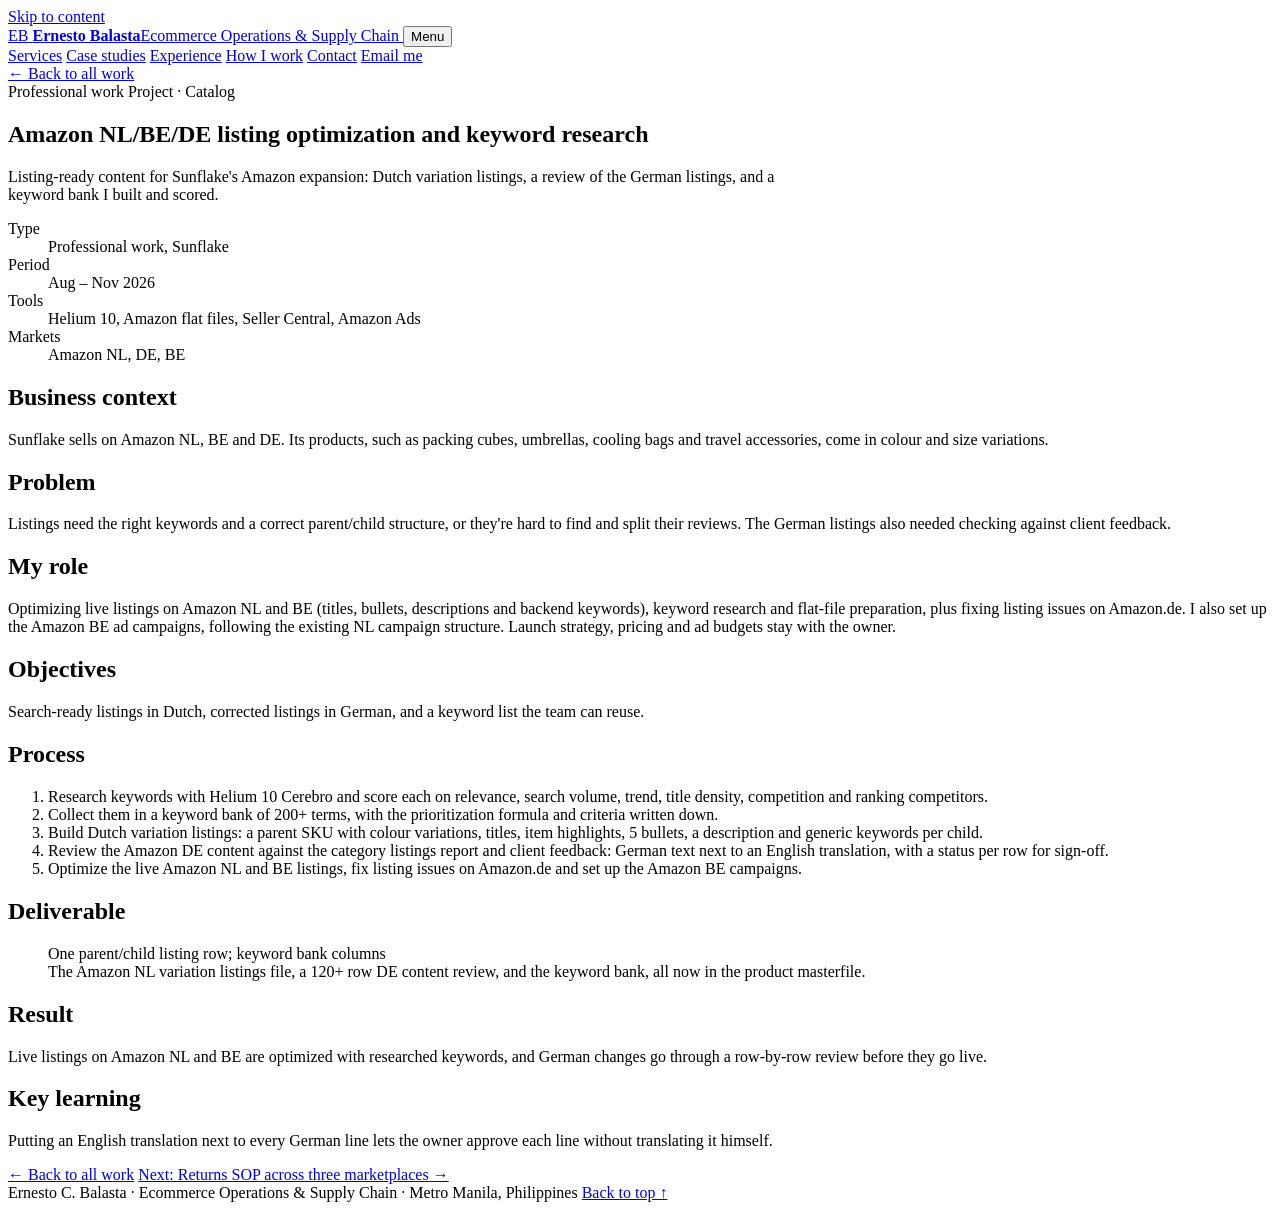
==== amazon-listings.html @ 80caff15 "Add files via upload" ====
<!doctype html>
<html lang="en">
<head>
<meta charset="utf-8">
<meta name="viewport" content="width=device-width, initial-scale=1">
<title>Amazon NL/BE/DE listing optimization and keyword research – Case Study | Ernesto Balasta</title>
<meta name="description" content="Case study: Dutch variation listings, a German content review and a 200+ keyword bank for Amazon expansion.">
<link rel="preconnect" href="https://fonts.googleapis.com">
<link rel="preconnect" href="https://fonts.gstatic.com" crossorigin>
<link href="https://fonts.googleapis.com/css2?family=Poppins:wght@400;500;600;700&amp;display=swap" rel="stylesheet">
<link rel="stylesheet" href="../css/style.css">
</head>
<body>
<a class="skip" href="#main">Skip to content</a>
<header class="site-header">
  <div class="container">
    <a class="brand" href="../index.html">
      <span class="monogram" aria-hidden="true">EB</span>
      <span><strong>Ernesto Balasta</strong><span class="brand-sub">Ecommerce Operations &amp; Supply Chain</span></span>
    </a>
    <button class="menu-toggle" type="button" aria-expanded="false" aria-controls="site-nav">Menu</button>
    <nav class="nav" id="site-nav" aria-label="Main">
      <a href="../index.html#services">Services</a>
      <a href="../index.html#case-studies">Case studies</a>
      <a href="../index.html#experience">Experience</a>
      <a href="../index.html#how-i-work">How I work</a>
      <a href="../index.html#contact">Contact</a>
      <a class="btn btn-primary" href="mailto:ernesto.balasta.va@gmail.com">Email me</a>
    </nav>
  </div>
</header>
<main id="main">
<section class="case-hero">
  <div class="container">
    <a class="back" href="../index.html#case-studies">← Back to all work</a><br>
    <span class="tag">Professional work</span> <span class="tag neutral">Project · Catalog</span>
    <h1>Amazon NL/BE/DE listing optimization and keyword research</h1>
    <p class="lead" style="max-width:820px">Listing-ready content for Sunflake's Amazon expansion: Dutch variation listings, a review of the German listings, and a keyword bank I built and scored.</p>
    <dl class="summary"><div><dt>Type</dt><dd>Professional work, Sunflake</dd></div><div><dt>Period</dt><dd>Aug – Nov 2026</dd></div><div><dt>Tools</dt><dd>Helium 10, Amazon flat files, Seller Central, Amazon Ads</dd></div><div><dt>Markets</dt><dd>Amazon NL, DE, BE</dd></div></dl>
  </div>
</section>
<section class="case-body">
  <div class="container">
<div class="block"><h2>Business context</h2><p>Sunflake sells on Amazon NL, BE and DE. Its products, such as packing cubes, umbrellas, cooling bags and travel accessories, come in colour and size variations.</p></div>
<div class="block"><h2>Problem</h2><p>Listings need the right keywords and a correct parent/child structure, or they're hard to find and split their reviews. The German listings also needed checking against client feedback.</p></div>
<div class="block"><h2>My role</h2><p>Optimizing live listings on Amazon NL and BE (titles, bullets, descriptions and backend keywords), keyword research and flat-file preparation, plus fixing listing issues on Amazon.de. I also set up the Amazon BE ad campaigns, following the existing NL campaign structure. Launch strategy, pricing and ad budgets stay with the owner.</p></div>
<div class="block"><h2>Objectives</h2><p>Search-ready listings in Dutch, corrected listings in German, and a keyword list the team can reuse.</p></div>
<div class="block"><h2>Process</h2><ol class="steps"><li><span>Research keywords with Helium 10 Cerebro and score each on relevance, search volume, trend, title density, competition and ranking competitors.</span></li><li><span>Collect them in a keyword bank of 200+ terms, with the prioritization formula and criteria written down.</span></li><li><span>Build Dutch variation listings: a parent SKU with colour variations, titles, item highlights, 5 bullets, a description and generic keywords per child.</span></li><li><span>Review the Amazon DE content against the category listings report and client feedback: German text next to an English translation, with a status per row for sign-off.</span></li><li><span>Optimize the live Amazon NL and BE listings, fix listing issues on Amazon.de and set up the Amazon BE campaigns.</span></li></ol></div>
<div class="block"><h2>Deliverable</h2><figure class="shot-large"><div class="shot"><span class="placeholder">One parent/child listing row; keyword bank columns</span><img src="../images/amazon-listings.png" alt="Amazon NL parent and child variation listing rows with Dutch titles and bullets" onerror="this.remove()"></div><figcaption>The Amazon NL variation listings file, a 120+ row DE content review, and the keyword bank, all now in the product masterfile.</figcaption></figure></div>
<div class="block"><h2>Result</h2><p>Live listings on Amazon NL and BE are optimized with researched keywords, and German changes go through a row-by-row review before they go live.</p></div>
<div class="learning"><h2>Key learning</h2><p>Putting an English translation next to every German line lets the owner approve each line without translating it himself.</p></div>

    <nav class="case-nav" aria-label="Case studies">
      <a class="btn btn-secondary" href="../index.html#case-studies">← Back to all work</a>
      <a class="btn btn-primary" href="returns-sop.html">Next: Returns SOP across three marketplaces →</a>
    </nav>
  </div>
</section>
</main>
<footer class="site-footer">
  <div class="container">
    <span>Ernesto C. Balasta · Ecommerce Operations &amp; Supply Chain · Metro Manila, Philippines</span>
    <a href="#main">Back to top ↑</a>
  </div>
</footer>
<script>
  (function(){
    var b=document.querySelector('.menu-toggle'),n=document.getElementById('site-nav');
    if(!b||!n)return;
    b.addEventListener('click',function(){var o=n.classList.toggle('open');b.setAttribute('aria-expanded',o?'true':'false');});
  })();
</script>
</body>
</html>
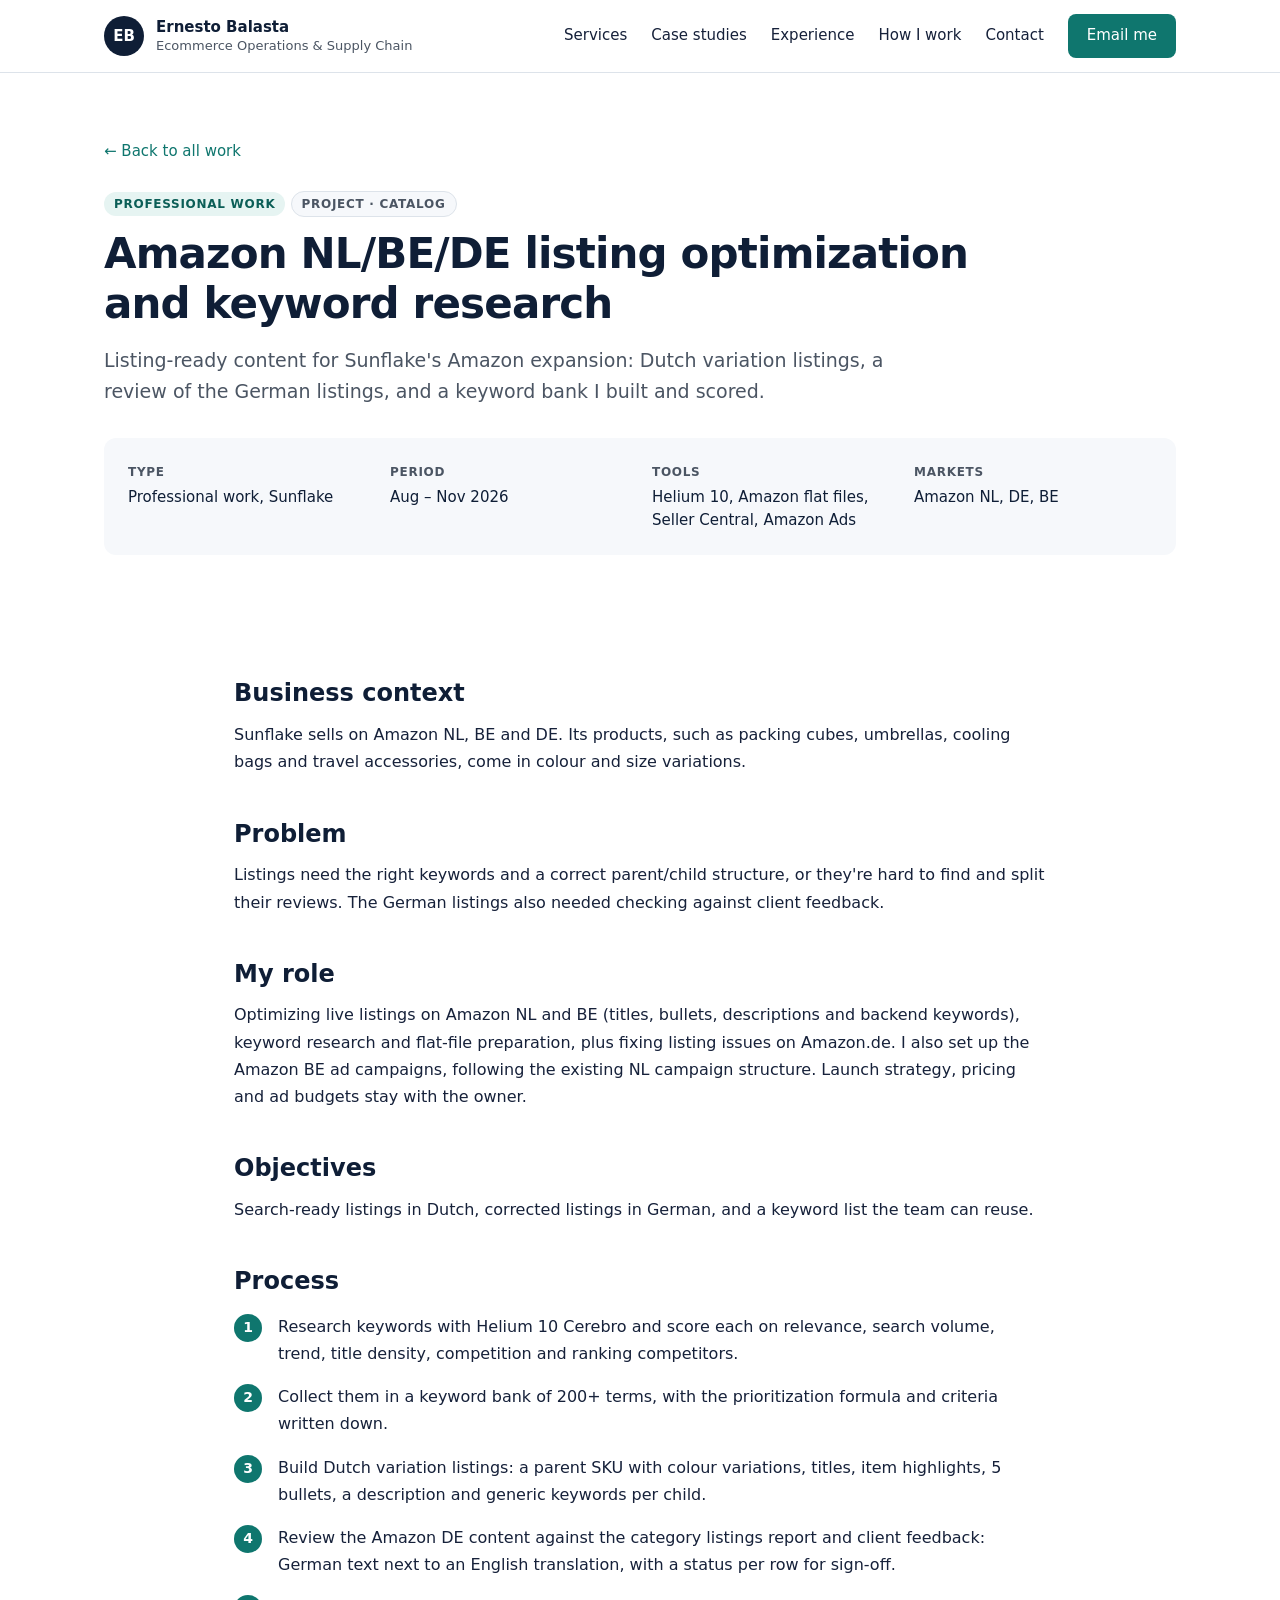
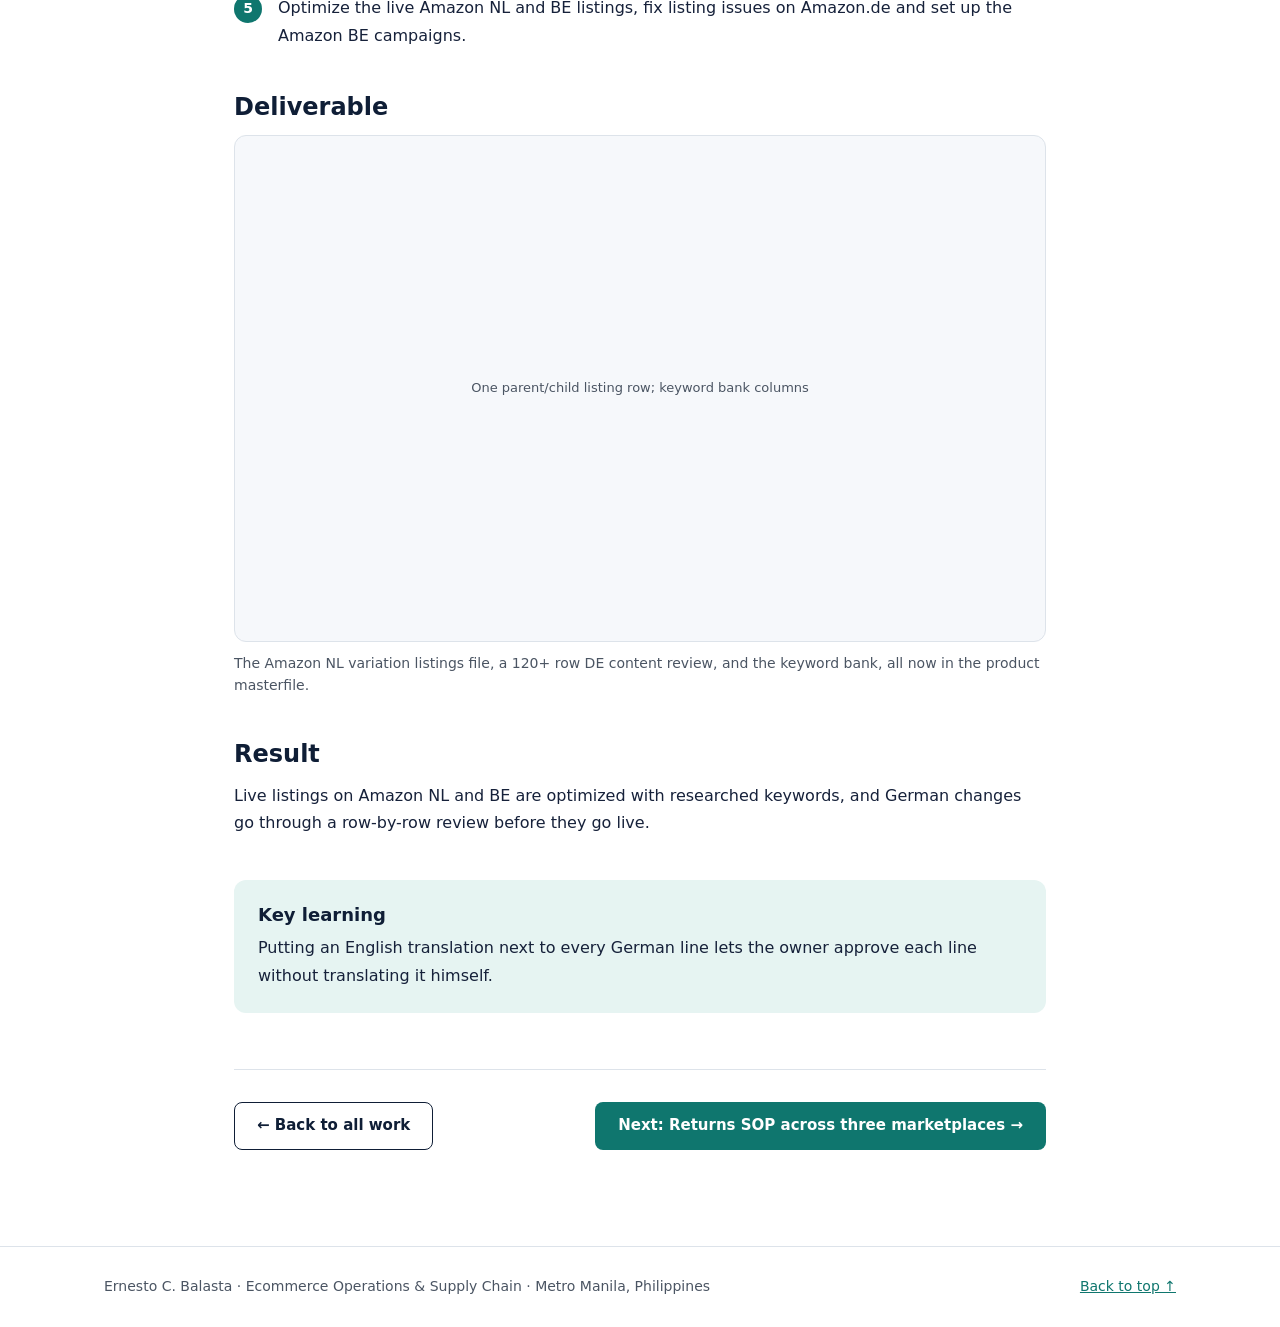
==== commit 40dfe20b: "Add files via upload" ====
--- a/amazon-listings.html
+++ b/amazon-listings.html
@@ -8,23 +8,23 @@
 <link rel="preconnect" href="https://fonts.googleapis.com">
 <link rel="preconnect" href="https://fonts.gstatic.com" crossorigin>
 <link href="https://fonts.googleapis.com/css2?family=Poppins:wght@400;500;600;700&amp;display=swap" rel="stylesheet">
-<link rel="stylesheet" href="../css/style.css">
+<link rel="stylesheet" href="style.css">
 </head>
 <body>
 <a class="skip" href="#main">Skip to content</a>
 <header class="site-header">
   <div class="container">
-    <a class="brand" href="../index.html">
+    <a class="brand" href="index.html">
       <span class="monogram" aria-hidden="true">EB</span>
       <span><strong>Ernesto Balasta</strong><span class="brand-sub">Ecommerce Operations &amp; Supply Chain</span></span>
     </a>
     <button class="menu-toggle" type="button" aria-expanded="false" aria-controls="site-nav">Menu</button>
     <nav class="nav" id="site-nav" aria-label="Main">
-      <a href="../index.html#services">Services</a>
-      <a href="../index.html#case-studies">Case studies</a>
-      <a href="../index.html#experience">Experience</a>
-      <a href="../index.html#how-i-work">How I work</a>
-      <a href="../index.html#contact">Contact</a>
+      <a href="index.html#services">Services</a>
+      <a href="index.html#case-studies">Case studies</a>
+      <a href="index.html#experience">Experience</a>
+      <a href="index.html#how-i-work">How I work</a>
+      <a href="index.html#contact">Contact</a>
       <a class="btn btn-primary" href="mailto:ernesto.balasta.va@gmail.com">Email me</a>
     </nav>
   </div>
@@ -32,7 +32,7 @@
 <main id="main">
 <section class="case-hero">
   <div class="container">
-    <a class="back" href="../index.html#case-studies">← Back to all work</a><br>
+    <a class="back" href="index.html#case-studies">← Back to all work</a><br>
     <span class="tag">Professional work</span> <span class="tag neutral">Project · Catalog</span>
     <h1>Amazon NL/BE/DE listing optimization and keyword research</h1>
     <p class="lead" style="max-width:820px">Listing-ready content for Sunflake's Amazon expansion: Dutch variation listings, a review of the German listings, and a keyword bank I built and scored.</p>
@@ -46,12 +46,12 @@
 <div class="block"><h2>My role</h2><p>Optimizing live listings on Amazon NL and BE (titles, bullets, descriptions and backend keywords), keyword research and flat-file preparation, plus fixing listing issues on Amazon.de. I also set up the Amazon BE ad campaigns, following the existing NL campaign structure. Launch strategy, pricing and ad budgets stay with the owner.</p></div>
 <div class="block"><h2>Objectives</h2><p>Search-ready listings in Dutch, corrected listings in German, and a keyword list the team can reuse.</p></div>
 <div class="block"><h2>Process</h2><ol class="steps"><li><span>Research keywords with Helium 10 Cerebro and score each on relevance, search volume, trend, title density, competition and ranking competitors.</span></li><li><span>Collect them in a keyword bank of 200+ terms, with the prioritization formula and criteria written down.</span></li><li><span>Build Dutch variation listings: a parent SKU with colour variations, titles, item highlights, 5 bullets, a description and generic keywords per child.</span></li><li><span>Review the Amazon DE content against the category listings report and client feedback: German text next to an English translation, with a status per row for sign-off.</span></li><li><span>Optimize the live Amazon NL and BE listings, fix listing issues on Amazon.de and set up the Amazon BE campaigns.</span></li></ol></div>
-<div class="block"><h2>Deliverable</h2><figure class="shot-large"><div class="shot"><span class="placeholder">One parent/child listing row; keyword bank columns</span><img src="../images/amazon-listings.png" alt="Amazon NL parent and child variation listing rows with Dutch titles and bullets" onerror="this.remove()"></div><figcaption>The Amazon NL variation listings file, a 120+ row DE content review, and the keyword bank, all now in the product masterfile.</figcaption></figure></div>
+<div class="block"><h2>Deliverable</h2><figure class="shot-large"><div class="shot"><span class="placeholder">One parent/child listing row; keyword bank columns</span><img src="./amazon-listings.png" alt="Amazon NL parent and child variation listing rows with Dutch titles and bullets" onerror="this.remove()"></div><figcaption>The Amazon NL variation listings file, a 120+ row DE content review, and the keyword bank, all now in the product masterfile.</figcaption></figure></div>
 <div class="block"><h2>Result</h2><p>Live listings on Amazon NL and BE are optimized with researched keywords, and German changes go through a row-by-row review before they go live.</p></div>
 <div class="learning"><h2>Key learning</h2><p>Putting an English translation next to every German line lets the owner approve each line without translating it himself.</p></div>
 
     <nav class="case-nav" aria-label="Case studies">
-      <a class="btn btn-secondary" href="../index.html#case-studies">← Back to all work</a>
+      <a class="btn btn-secondary" href="index.html#case-studies">← Back to all work</a>
       <a class="btn btn-primary" href="returns-sop.html">Next: Returns SOP across three marketplaces →</a>
     </nav>
   </div>
--- a/style.css
+++ b/style.css
@@ -0,0 +1,227 @@
+/* Ernesto Balasta — portfolio styles (design system: Stage 6) */
+:root{
+  --navy:#0F1E36; --ink:#16213A; --slate:#4B5563;
+  --teal:#0F766E; --teal-700:#0B5E57; --teal-tint:#E6F4F2;
+  --blue:#5B7DB1; --blue-text:#3B5B8C;
+  --bg:#F6F8FB; --surface:#FFFFFF; --border:#DDE3EA;
+  --amber:#B45309; --amber-tint:#FDF3E7; --green:#15803D; --red:#B42318;
+  --on-navy-2:#B8C2D3; --on-navy-link:#5EC4B6;
+  --max:1120px;
+}
+*{box-sizing:border-box}
+html{scroll-behavior:smooth}
+body{margin:0;font-family:'Poppins',system-ui,-apple-system,'Segoe UI',sans-serif;font-size:16px;line-height:1.7;color:var(--ink);background:var(--surface);-webkit-font-smoothing:antialiased}
+img{max-width:100%;display:block}
+a{color:var(--teal)}
+a:hover{color:var(--teal-700)}
+h1,h2,h3{color:var(--navy);margin:0;line-height:1.25}
+h1{font-size:48px;line-height:1.17;font-weight:700;letter-spacing:-0.02em}
+h2{font-size:34px;line-height:1.24;font-weight:600}
+h3{font-size:22px;line-height:1.36;font-weight:600}
+p{margin:0}
+ul,ol{margin:0;padding-left:20px}
+.container{max-width:var(--max);margin:0 auto;padding:0 24px}
+.section{padding:96px 0}
+.section.alt{background:var(--bg)}
+.eyebrow{display:inline-block;font-size:13px;line-height:18px;font-weight:600;letter-spacing:.06em;text-transform:uppercase;color:var(--teal-700)}
+.lead{font-size:19px;line-height:1.6;color:var(--slate)}
+.section-head{max-width:720px;display:flex;flex-direction:column;gap:12px;margin-bottom:48px}
+.muted{color:var(--slate)}
+.small{font-size:14px;line-height:22px}
+.skip{position:absolute;left:-999px;top:8px;background:var(--navy);color:#fff;padding:8px 16px;border-radius:8px;z-index:100}
+.skip:focus{left:8px}
+
+/* Header */
+.site-header{position:sticky;top:0;z-index:50;background:rgba(255,255,255,.96);border-bottom:1px solid var(--border)}
+.site-header .container{display:flex;align-items:center;justify-content:space-between;gap:16px;min-height:72px;flex-wrap:wrap}
+.brand{display:flex;align-items:center;gap:12px;text-decoration:none;color:var(--navy)}
+.monogram{width:40px;height:40px;border-radius:50%;background:var(--navy);color:#fff;display:flex;align-items:center;justify-content:center;font-weight:600;font-size:15px;flex:none}
+.brand strong{display:block;font-size:15px;line-height:20px;font-weight:600}
+.brand span{display:block;font-size:13px;line-height:18px;color:var(--slate)}
+.nav{display:flex;align-items:center;gap:4px 24px;flex-wrap:wrap}
+.nav a{color:var(--ink);text-decoration:none;font-size:15px;font-weight:500;padding:10px 0}
+.nav a:hover{color:var(--teal)}
+.nav .btn{padding:0 18px;min-height:44px;color:#fff}
+.menu-toggle{display:none}
+
+/* Buttons */
+.btn{display:inline-flex;align-items:center;justify-content:center;gap:8px;min-height:48px;padding:0 22px;border-radius:8px;font-size:15px;font-weight:600;text-decoration:none;border:1px solid transparent;cursor:pointer;font-family:inherit}
+.btn-primary{background:var(--teal);color:#fff}
+.btn-primary:hover{background:var(--teal-700);color:#fff}
+.btn-secondary{background:#fff;color:var(--navy);border-color:var(--navy)}
+.btn-secondary:hover{background:var(--bg);color:var(--navy)}
+.btn-row{display:flex;flex-wrap:wrap;gap:12px}
+a:focus-visible,button:focus-visible{outline:3px solid var(--teal);outline-offset:2px}
+
+/* Tags */
+.tag{display:inline-flex;align-items:center;font-size:12px;line-height:16px;font-weight:600;letter-spacing:.06em;text-transform:uppercase;padding:4px 10px;border-radius:999px;background:var(--teal-tint);color:var(--teal-700);white-space:nowrap}
+.tag.training{background:var(--amber-tint);color:var(--amber)}
+.tag.neutral{background:var(--bg);color:var(--slate);border:1px solid var(--border)}
+
+/* Hero */
+.hero{padding:88px 0 72px}
+.hero-grid{display:grid;grid-template-columns:7fr 5fr;gap:48px;align-items:center}
+.hero-text{display:flex;flex-direction:column;gap:24px}
+.hero-meta{font-size:14px;color:var(--slate)}
+.headshot{width:280px;height:280px;border-radius:50%;margin:0 auto;background:var(--navy);display:flex;align-items:center;justify-content:center;color:#fff;font-size:72px;font-weight:600;position:relative;overflow:hidden}
+.headshot img{position:absolute;inset:0;width:100%;height:100%;object-fit:cover}
+
+/* Proof bar */
+.proof{display:grid;grid-template-columns:repeat(4,minmax(0,1fr));gap:24px;border-top:1px solid var(--border);padding-top:40px}
+.stat strong{display:block;font-size:40px;line-height:44px;font-weight:700;color:var(--navy)}
+.stat span{display:block;font-size:14px;line-height:22px;color:var(--slate);margin-top:6px}
+
+/* About band */
+.band{background:var(--navy);color:#fff}
+.band h2{color:#fff}
+.band .eyebrow{color:var(--on-navy-link)}
+.band p{color:var(--on-navy-2)}
+.band a{color:var(--on-navy-link)}
+.about-grid{display:grid;grid-template-columns:5fr 7fr;gap:48px;align-items:start}
+.about-grid .copy{display:flex;flex-direction:column;gap:16px;font-size:17px}
+
+/* Cards */
+.grid-3{display:grid;grid-template-columns:repeat(3,minmax(0,1fr));gap:24px}
+.grid-2{display:grid;grid-template-columns:repeat(2,minmax(0,1fr));gap:24px}
+.card{background:#fff;border:1px solid var(--border);border-radius:12px;padding:28px;display:flex;flex-direction:column;gap:14px}
+a.card{text-decoration:none;color:inherit;transition:border-color .15s}
+a.card:hover{border-color:var(--teal)}
+.card .icon{width:24px;height:24px;color:var(--blue)}
+.card ul{display:flex;flex-direction:column;gap:6px;color:var(--slate);font-size:15px}
+.card .meta{font-size:14px;line-height:22px;color:var(--slate)}
+.card .foot{margin-top:auto;display:flex;flex-wrap:wrap;gap:8px;align-items:center;justify-content:space-between}
+.card .problem{font-size:15px;color:var(--ink)}
+.read-more{font-weight:600;color:var(--teal);font-size:15px}
+.note{margin-top:24px;font-size:15px;color:var(--slate);max-width:820px}
+
+/* Screenshot frame */
+.shot{position:relative;aspect-ratio:16/10;border-radius:12px;border:1px solid var(--border);background:var(--bg);overflow:hidden;display:flex;align-items:center;justify-content:center;text-align:center;padding:16px;margin:0}
+.shot .placeholder{font-size:13px;line-height:20px;color:var(--slate);max-width:80%}
+.shot img{position:absolute;inset:0;width:100%;height:100%;object-fit:cover;object-position:top left}
+.case-card .shot{border-radius:8px}
+figure.shot-large{margin:0;display:flex;flex-direction:column;gap:10px}
+figure.shot-large figcaption{font-size:14px;line-height:22px;color:var(--slate)}
+
+/* Gallery */
+.gallery{display:grid;grid-template-columns:repeat(3,minmax(0,1fr));gap:24px}
+.gallery figure{margin:0;display:flex;flex-direction:column;gap:10px}
+.gallery figcaption{display:flex;flex-direction:column;gap:6px;font-size:14px;line-height:22px;color:var(--slate)}
+.gallery figcaption strong{color:var(--navy);font-size:15px}
+
+/* Tools */
+.levels{display:flex;flex-direction:column;border-top:1px solid var(--border)}
+.level{display:grid;grid-template-columns:220px 1fr;gap:24px;padding:20px 0;border-bottom:1px solid var(--border);align-items:start}
+.level h3{font-size:17px}
+.chips{display:flex;flex-wrap:wrap;gap:8px}
+.chip{font-size:14px;line-height:20px;padding:6px 12px;border-radius:999px;background:#fff;border:1px solid var(--border);color:var(--ink)}
+
+/* Timeline */
+.timeline{list-style:none;padding:0;margin:0;border-left:2px solid var(--blue);display:flex;flex-direction:column;gap:28px}
+.timeline li{padding-left:28px;position:relative}
+.timeline li::before{content:"";position:absolute;left:-7px;top:8px;width:12px;height:12px;border-radius:50%;background:#fff;border:2px solid var(--blue)}
+.timeline .when{font-size:14px;color:var(--slate)}
+.timeline h3{font-size:19px}
+.timeline .where{font-size:15px;color:var(--blue-text);font-weight:500}
+.timeline p{font-size:15px;color:var(--slate);margin-top:4px}
+.timeline-note{margin-top:28px;font-size:14px;color:var(--slate)}
+
+/* Certificates */
+.cert{background:#fff;border:1px solid var(--border);border-radius:12px;padding:20px 24px;display:flex;flex-direction:column;gap:4px}
+.cert .issuer{font-size:13px;font-weight:600;letter-spacing:.06em;text-transform:uppercase;color:var(--blue-text)}
+.cert strong{font-size:17px;color:var(--navy);line-height:1.4}
+.cert span{font-size:14px;color:var(--slate)}
+.supporting{margin-top:24px;font-size:15px;color:var(--slate)}
+
+/* How I work */
+.split{display:grid;grid-template-columns:repeat(3,minmax(0,1fr));gap:24px;margin-bottom:48px}
+.split .card h3{font-size:18px}
+.rhythm{display:grid;grid-template-columns:repeat(4,minmax(0,1fr));gap:24px}
+.rhythm div{border-top:3px solid var(--teal);padding-top:16px}
+.rhythm h3{font-size:17px;margin-bottom:8px}
+.rhythm ul{font-size:15px;color:var(--slate);display:flex;flex-direction:column;gap:6px}
+.closing{margin-top:40px;font-size:17px;max-width:760px}
+
+/* Contact */
+.contact-box{background:var(--navy);border-radius:16px;padding:56px;display:grid;grid-template-columns:7fr 5fr;gap:40px;align-items:center}
+.contact-box h2{color:#fff}
+.contact-box p{color:var(--on-navy-2);font-size:17px}
+.contact-box .stack{display:flex;flex-direction:column;gap:12px}
+.contact-box .btn-secondary{background:transparent;color:#fff;border-color:#fff}
+.contact-box .btn-secondary:hover{background:rgba(255,255,255,.08)}
+.contact-box ul{color:var(--on-navy-2);font-size:15px;display:flex;flex-direction:column;gap:4px;margin-top:12px}
+
+/* Footer */
+.site-footer{border-top:1px solid var(--border);padding:28px 0;font-size:14px;color:var(--slate)}
+.site-footer .container{display:flex;flex-wrap:wrap;gap:12px;justify-content:space-between}
+
+/* Case-study pages */
+.case-hero{padding:64px 0 40px}
+.back{font-size:15px;font-weight:500;text-decoration:none;display:inline-block;margin-bottom:24px}
+.case-hero h1{font-size:42px;line-height:1.2;max-width:880px;margin:12px 0 16px}
+.summary{display:grid;grid-template-columns:repeat(4,minmax(0,1fr));gap:24px;background:var(--bg);border-radius:12px;padding:24px;margin-top:32px}
+.summary dt{font-size:12px;font-weight:600;letter-spacing:.06em;text-transform:uppercase;color:var(--slate)}
+.summary dd{margin:4px 0 0;font-size:15px;line-height:1.5;color:var(--navy);font-weight:500}
+.case-body{padding:24px 0 96px}
+.case-body .container{max-width:860px}
+.block{margin-top:44px}
+.block h2{font-size:24px;margin-bottom:12px}
+.block p+p{margin-top:12px}
+.steps{list-style:none;padding:0;margin:16px 0 0;counter-reset:step;display:flex;flex-direction:column;gap:16px}
+.steps li{counter-increment:step;display:grid;grid-template-columns:28px 1fr;gap:16px;align-items:start}
+.steps li::before{content:counter(step);width:28px;height:28px;border-radius:50%;background:var(--teal);color:#fff;font-size:14px;font-weight:600;display:flex;align-items:center;justify-content:center;margin-top:1px}
+.bullets{display:flex;flex-direction:column;gap:8px;margin-top:12px}
+table.rules{width:100%;border-collapse:collapse;margin-top:16px;font-size:15px}
+.table-wrap{overflow-x:auto;border:1px solid var(--border);border-radius:12px;margin-top:16px}
+.table-wrap table{margin:0}
+table.rules th,table.rules td{text-align:left;padding:12px 16px;border-bottom:1px solid var(--border);vertical-align:top}
+table.rules th{background:var(--bg);font-size:13px;letter-spacing:.04em;text-transform:uppercase;color:var(--slate);font-weight:600}
+table.rules tr:last-child td{border-bottom:0}
+.dot{display:inline-block;width:12px;height:12px;border-radius:50%;margin-right:8px;vertical-align:middle}
+.dot.warn{background:#C2410C}.dot.red{background:var(--red)}.dot.yellow{background:#CA8A04}.dot.green{background:var(--green)}
+.learning{background:var(--teal-tint);border-radius:12px;padding:24px;margin-top:44px}
+.learning h2{font-size:18px;margin-bottom:8px}
+.flow{list-style:none;padding:0;margin:16px 0 0;display:flex;flex-direction:column;gap:12px}
+.flow li{border:1px solid var(--border);border-radius:12px;padding:16px 20px;background:#fff}
+.flow li strong{color:var(--navy)}
+.flow li.exception{border-color:var(--amber);background:var(--amber-tint)}
+.case-nav{display:flex;flex-wrap:wrap;gap:12px;justify-content:space-between;margin-top:56px;padding-top:32px;border-top:1px solid var(--border)}
+
+/* Responsive */
+@media (max-width:959px){
+  h1{font-size:40px}
+  .hero-grid,.about-grid,.contact-box{grid-template-columns:1fr}
+  .grid-3,.gallery{grid-template-columns:repeat(2,minmax(0,1fr))}
+  .proof,.rhythm,.summary{grid-template-columns:repeat(2,minmax(0,1fr))}
+  .split{grid-template-columns:1fr}
+  .section{padding:72px 0}
+  .headshot{width:220px;height:220px;font-size:56px}
+}
+@media (max-width:639px){
+  body{font-size:16px}
+  h1{font-size:34px;line-height:1.24}
+  h2{font-size:26px;line-height:1.3}
+  h3{font-size:20px}
+  .lead{font-size:17px}
+  .container{padding:0 20px}
+  .section{padding:56px 0}
+  .hero{padding:48px 0}
+  .hero-grid{gap:32px}
+  .hero-photo{order:-1}
+  .headshot{width:160px;height:160px;font-size:44px}
+  .grid-3,.grid-2,.gallery,.rhythm{grid-template-columns:1fr}
+  .stat strong{font-size:32px;line-height:36px}
+  .level{grid-template-columns:1fr;gap:12px}
+  .contact-box{padding:32px 24px}
+  .case-hero h1{font-size:30px}
+  .summary{grid-template-columns:1fr}
+  .menu-toggle{display:inline-flex;align-items:center;gap:8px;min-height:44px;padding:0 14px;border:1px solid var(--border);border-radius:8px;background:#fff;font:inherit;font-size:15px;font-weight:500;color:var(--navy);cursor:pointer}
+  .nav{display:none;width:100%;flex-direction:column;align-items:stretch;gap:0;padding-bottom:12px}
+  .nav.open{display:flex}
+  .nav a{padding:12px 0;border-top:1px solid var(--border)}
+  .nav .btn{margin-top:12px}
+}
+
+/* fixes */
+.brand .monogram{display:flex;color:#fff;font-size:15px;line-height:1}
+@media (max-width:639px){ .brand .brand-sub{display:none} .site-header .container{flex-wrap:wrap} }
+.brand strong{color:var(--navy)}
